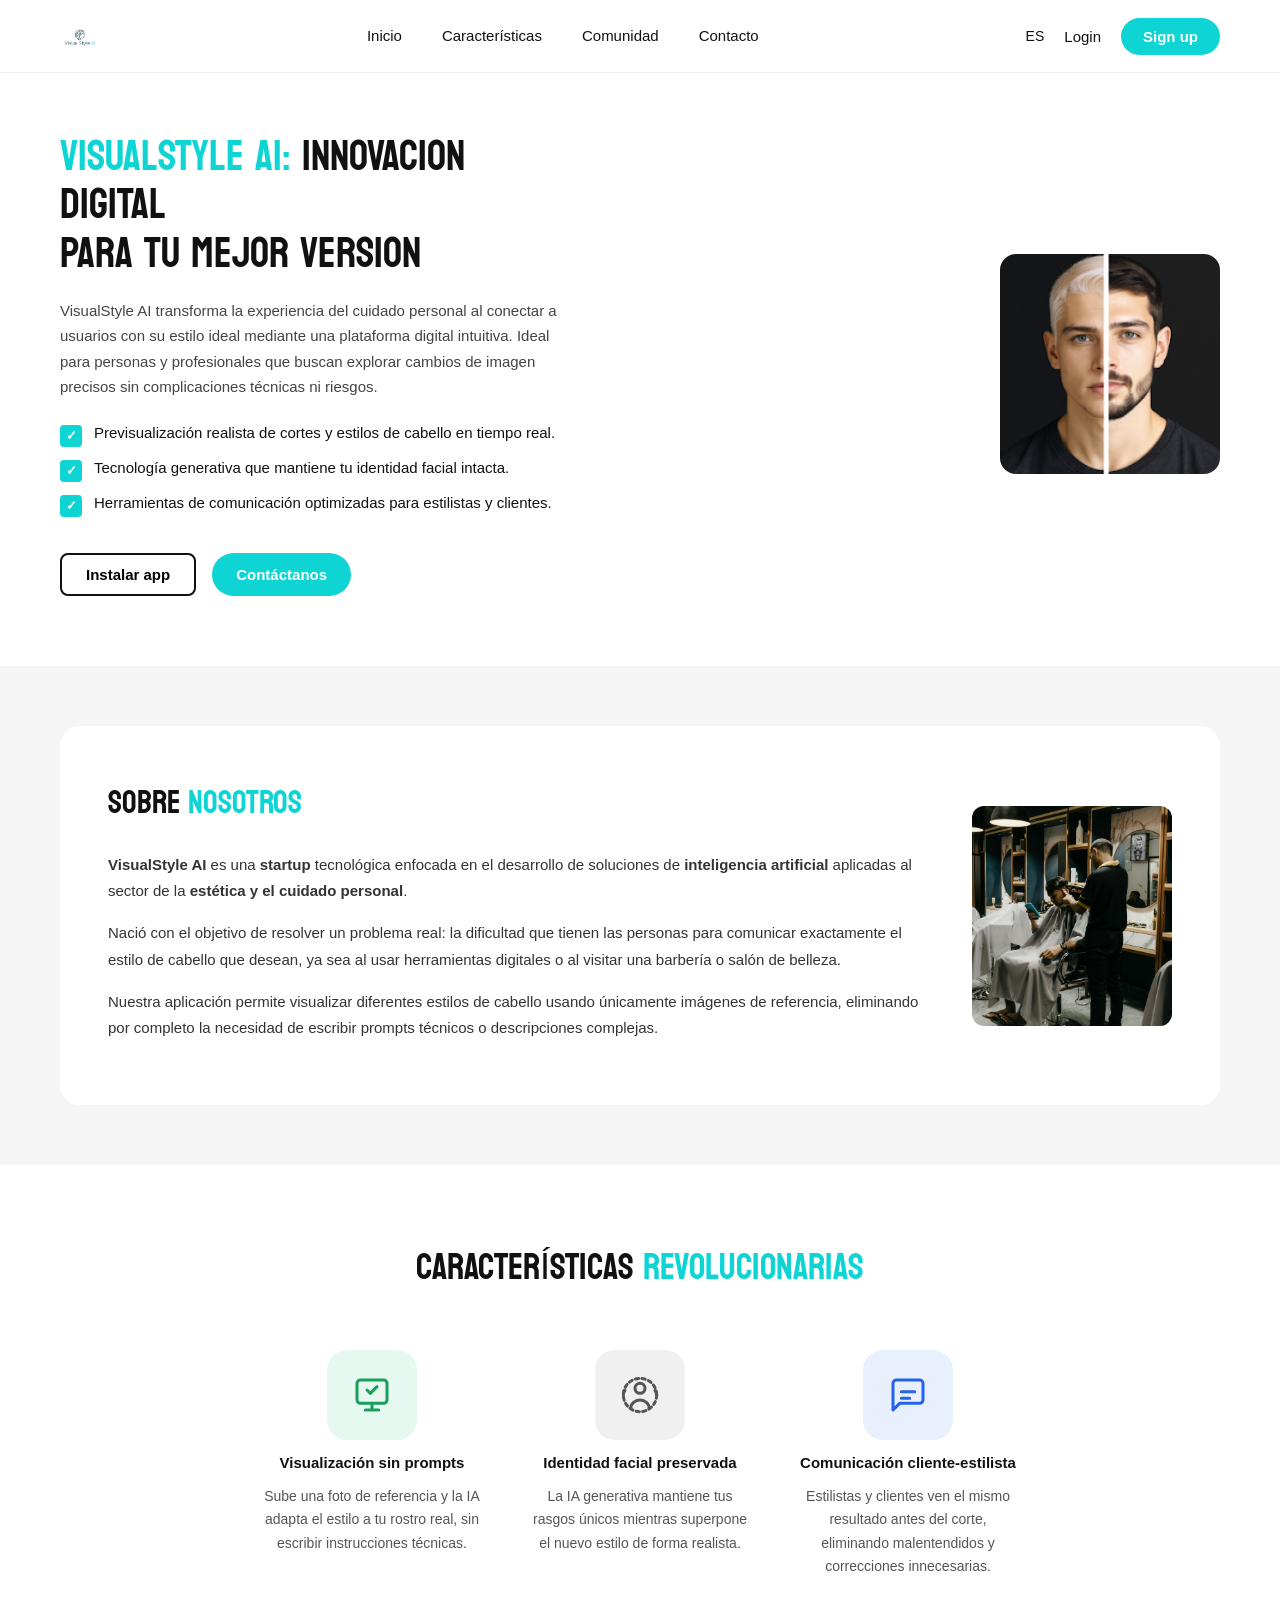
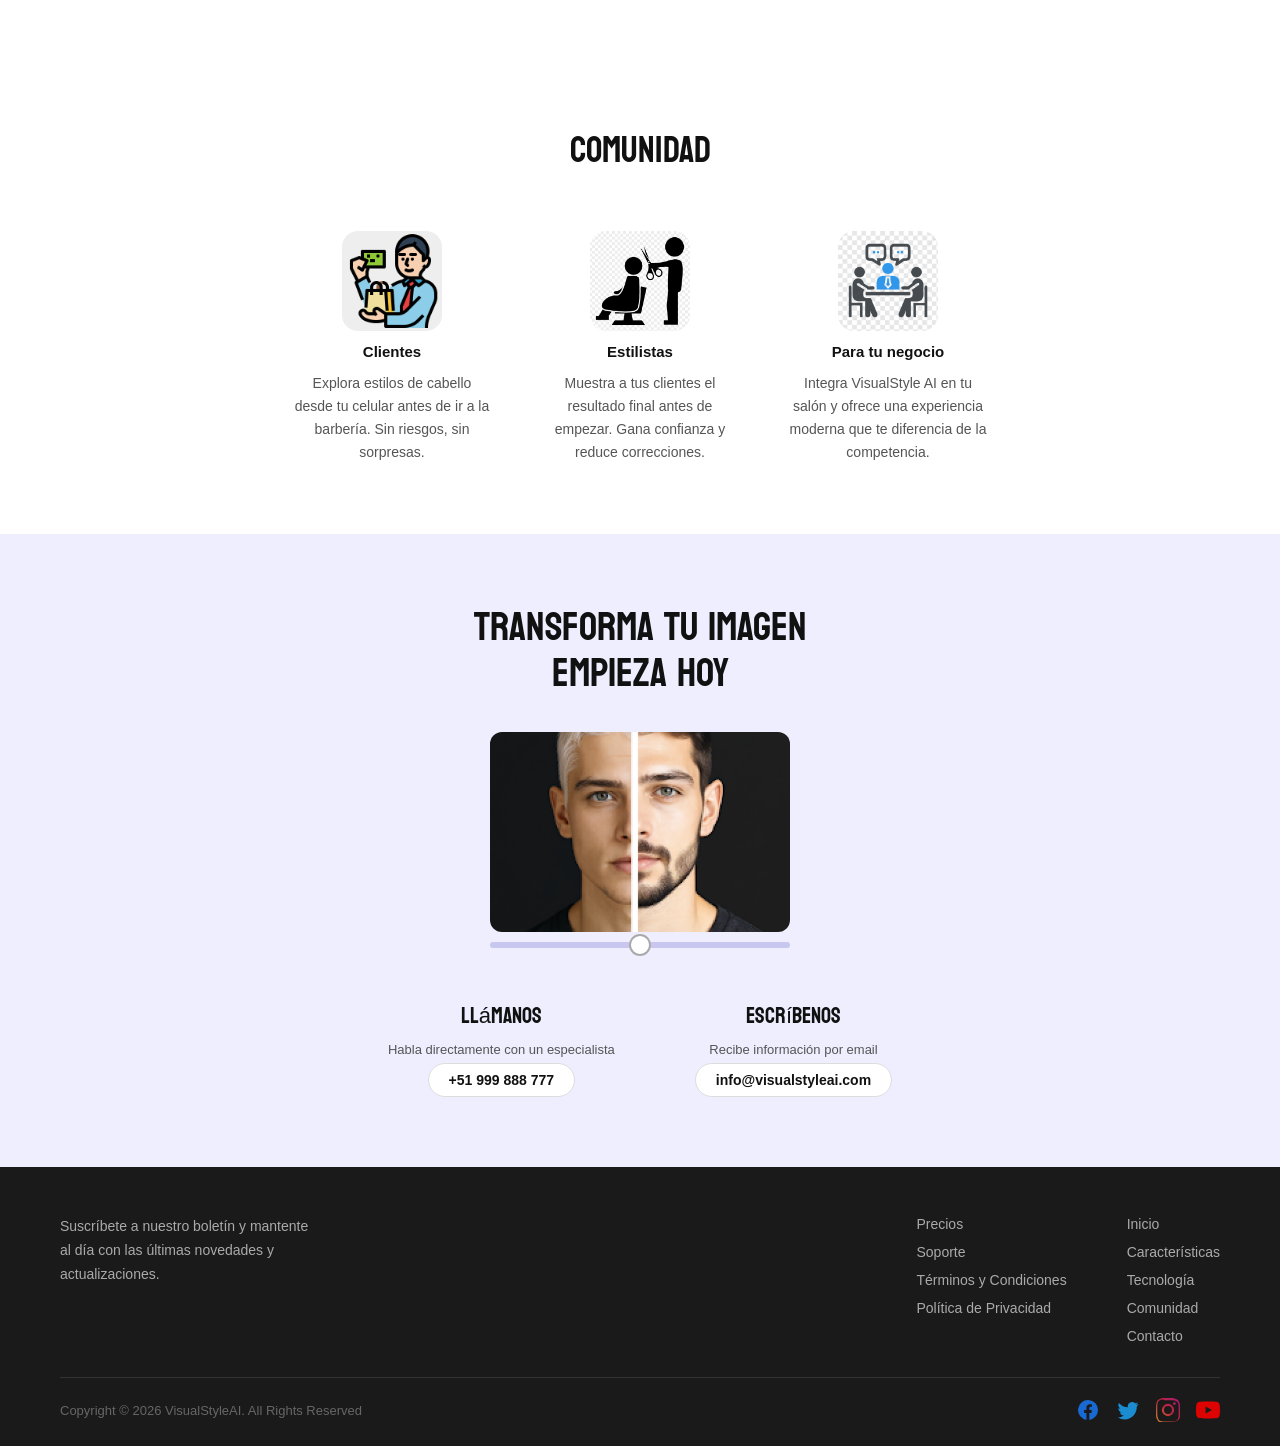
==== public/index.html @ a8e7a6c9 "feat: restructure project into public/ folder layou - Move index.html, styles.css and images/ under " ====
<!DOCTYPE html>
<html lang="es">
<head>
  <meta charset="UTF-8" />
  <meta name="viewport" content="width=device-width, initial-scale=1.0"/>
  <title>VisualStyle AI</title>
  <link rel="icon" href="favicon.ico" type="image/x-icon" />
  <link href="https://fonts.googleapis.com/css2?family=Koulen&display=swap" rel="stylesheet" />
  <link rel="stylesheet" href="assets/styles/styles.css" />
</head>
<body>

  <!-- NAVBAR -->
  <nav>
    <div class="nav-logo">
      <img src="assets/images/logo.png" alt="VisualStyle AI Logo" />
    </div>
    <ul class="nav-links">
      <li><a href="#inicio">Inicio</a></li>
      <li><a href="#caracteristicas">Características</a></li>
      <li><a href="#comunidad">Comunidad</a></li>
      <li><a href="#contacto">Contacto</a></li>
    </ul>
    <div class="nav-actions">
      <span>ES</span>
      <button class="btn-login">Login</button>
      <button class="btn-signup">Sign up</button>
    </div>
  </nav>

  <!-- HERO -->
  <section class="hero" id="inicio">
    <div class="hero-text">
      <h1><span>VisualStyle AI:</span> Innovacion digital<br>para tu mejor version</h1>
      <p>
        VisualStyle AI transforma la experiencia del cuidado personal al
        conectar a usuarios con su estilo ideal mediante una plataforma
        digital intuitiva. Ideal para personas y profesionales que buscan
        explorar cambios de imagen precisos sin complicaciones técnicas ni
        riesgos.
      </p>
      <ul class="features-list">
        <li>
          <span class="check-icon"></span>
          Previsualización realista de cortes y estilos de cabello en tiempo real.
        </li>
        <li>
          <span class="check-icon"></span>
          Tecnología generativa que mantiene tu identidad facial intacta.
        </li>
        <li>
          <span class="check-icon"></span>
          Herramientas de comunicación optimizadas para estilistas y clientes.
        </li>
      </ul>
      <div class="hero-buttons">
        <button class="btn-outline">Instalar app</button>
        <button class="btn-cyan">Contáctanos</button>
      </div>
    </div>

    <img
      class="hero-image"
      src="assets/images/imagen1.png"
      alt="Preview de cambio de estilo de cabello"
    />
  </section>

  <!-- SOBRE NOSOTROS -->
  <section class="about" id="nosotros">
    <div class="about-card">
      <div class="about-text">
        <h2>Sobre <span>nosotros</span></h2>
        <p>
          <strong>VisualStyle AI</strong> es una <strong>startup</strong> tecnológica enfocada en el desarrollo de soluciones
          de <strong>inteligencia artificial</strong> aplicadas al sector de la <strong>estética y el cuidado personal</strong>.
        </p>
        <p>
          Nació con el objetivo de resolver un problema real: la dificultad que tienen las
          personas para comunicar exactamente el estilo de cabello que desean, ya sea al
          usar herramientas digitales o al visitar una barbería o salón de belleza.
        </p>
        <p>
          Nuestra aplicación permite visualizar diferentes estilos de cabello usando
          únicamente imágenes de referencia, eliminando por completo la necesidad de
          escribir prompts técnicos o descripciones complejas.
        </p>
      </div>

      <img
        class="about-image"
        src="assets/images/imagen2.png"
        alt="Barbería con estilista atendiendo a un cliente"
      />
    </div>
  </section>

  <!-- CARACTERÍSTICAS REVOLUCIONARIAS -->
  <section class="features" id="caracteristicas">
    <h2 class="features-title">Características <span>revolucionarias</span></h2>
    <div class="features-grid">

      <div class="feature-card">
        <div class="feature-icon icon-green">
          <svg xmlns="http://www.w3.org/2000/svg" width="40" height="40" viewBox="0 0 24 24" fill="none" stroke="#1a9e5c" stroke-width="1.8" stroke-linecap="round" stroke-linejoin="round">
            <rect x="3" y="3" width="18" height="14" rx="2"/>
            <path d="M8 21h8M12 17v4"/>
            <path d="M9 9l2 2 4-4"/>
          </svg>
        </div>
        <h3>Visualización sin prompts</h3>
        <p>Sube una foto de referencia y la IA adapta el estilo a tu rostro real, sin escribir instrucciones técnicas.</p>
      </div>

      <div class="feature-card">
        <div class="feature-icon icon-gray">
          <svg xmlns="http://www.w3.org/2000/svg" width="40" height="40" viewBox="0 0 24 24" fill="none" stroke="#555" stroke-width="1.8" stroke-linecap="round" stroke-linejoin="round">
            <circle cx="12" cy="8" r="3"/>
            <path d="M6.5 20c0-3 2.5-5 5.5-5s5.5 2 5.5 5"/>
            <path d="M2 12c0-1.1.4-2 1-2.7M22 12c0-1.1-.4-2-1-2.7"/>
            <circle cx="12" cy="12" r="10" stroke-dasharray="2 2"/>
          </svg>
        </div>
        <h3>Identidad facial preservada</h3>
        <p>La IA generativa mantiene tus rasgos únicos mientras superpone el nuevo estilo de forma realista.</p>
      </div>

      <div class="feature-card">
        <div class="feature-icon icon-blue">
          <svg xmlns="http://www.w3.org/2000/svg" width="40" height="40" viewBox="0 0 24 24" fill="none" stroke="#2563eb" stroke-width="1.8" stroke-linecap="round" stroke-linejoin="round">
            <path d="M21 15a2 2 0 0 1-2 2H7l-4 4V5a2 2 0 0 1 2-2h14a2 2 0 0 1 2 2z"/>
            <path d="M8 10h8M8 14h5"/>
          </svg>
        </div>
        <h3>Comunicación cliente-estilista</h3>
        <p>Estilistas y clientes ven el mismo resultado antes del corte, eliminando malentendidos y correcciones innecesarias.</p>
      </div>

    </div>
  </section>

  <!-- COMUNIDAD -->
  <section class="community" id="comunidad">
    <h2 class="community-title">Comunidad</h2>
    <div class="community-grid">

      <div class="community-card">
        <img src="assets/images/clientes.png" alt="Clientes" class="community-img" />
        <h3>Clientes</h3>
        <p>Explora estilos de cabello desde tu celular antes de ir a la barbería. Sin riesgos, sin sorpresas.</p>
      </div>

      <div class="community-card">
        <img src="assets/images/estilista.png" alt="Estilistas" class="community-img" />
        <h3>Estilistas</h3>
        <p>Muestra a tus clientes el resultado final antes de empezar. Gana confianza y reduce correcciones.</p>
      </div>

      <div class="community-card">
        <img src="assets/images/negocio.png" alt="Para tu negocio" class="community-img" />
        <h3>Para tu negocio</h3>
        <p>Integra VisualStyle AI en tu salón y ofrece una experiencia moderna que te diferencia de la competencia.</p>
      </div>

    </div>
  </section>

  <!-- CTA -->
  <section class="cta" id="contacto">
    <h2 class="cta-title">Transforma tu imagen<br>empieza hoy</h2>

    <div class="cta-image-wrapper">
      <img src="assets/images/imagen1.png" alt="Antes y después de cambio de estilo" class="cta-img" />
      <div class="cta-slider-bar">
        <div class="cta-slider-thumb"></div>
      </div>
    </div>

    <div class="cta-contact">
      <div class="cta-contact-item">
        <h4>Llámanos</h4>
        <p>Habla directamente con un especialista</p>
        <span class="cta-badge">+51 999 888 777</span>
      </div>
      <div class="cta-contact-item">
        <h4>Escríbenos</h4>
        <p>Recibe información por email</p>
        <span class="cta-badge">info@visualstyleai.com</span>
      </div>
    </div>
  </section>

  <!-- FOOTER -->
  <footer class="footer">
    <div class="footer-inner">
      <div class="footer-left">
        <p>Suscríbete a nuestro boletín y mantente al día con las últimas novedades y actualizaciones.</p>
      </div>
      <div class="footer-links">
        <ul>
          <li><a href="#">Precios</a></li>
          <li><a href="#">Soporte</a></li>
          <li><a href="#">Términos y Condiciones</a></li>
          <li><a href="#">Política de Privacidad</a></li>
        </ul>
        <ul>
          <li><a href="#inicio">Inicio</a></li>
          <li><a href="#caracteristicas">Características</a></li>
          <li><a href="#nosotros">Tecnología</a></li>
          <li><a href="#comunidad">Comunidad</a></li>
          <li><a href="#contacto">Contacto</a></li>
        </ul>
      </div>
    </div>
    <div class="footer-bottom">
      <p>Copyright © 2026 VisualStyleAI. All Rights Reserved</p>
      <div class="footer-socials">
        <a href="#" aria-label="Facebook">
          <svg width="24" height="24" viewBox="0 0 24 24" fill="#1877f2"><path d="M22 12a10 10 0 1 0-11.56 9.88v-6.99H8.1V12h2.34V9.8c0-2.3 1.37-3.58 3.47-3.58.69 0 1.41.06 2.1.17v2.26h-1.18c-1.16 0-1.52.72-1.52 1.46V12h2.58l-.41 2.89h-2.17v6.99A10 10 0 0 0 22 12z"/></svg>
        </a>
        <a href="#" aria-label="Twitter">
          <svg width="24" height="24" viewBox="0 0 24 24" fill="#1da1f2"><path d="M22.46 6c-.77.35-1.6.58-2.46.69a4.28 4.28 0 0 0 1.88-2.37 8.56 8.56 0 0 1-2.72 1.04 4.27 4.27 0 0 0-7.28 3.9A12.12 12.12 0 0 1 3 4.92a4.27 4.27 0 0 0 1.32 5.7 4.24 4.24 0 0 1-1.93-.53v.05a4.27 4.27 0 0 0 3.42 4.18 4.3 4.3 0 0 1-1.93.07 4.27 4.27 0 0 0 3.99 2.97A8.57 8.57 0 0 1 2 19.54a12.1 12.1 0 0 0 6.56 1.92c7.88 0 12.19-6.53 12.19-12.19l-.01-.55A8.68 8.68 0 0 0 22.46 6z"/></svg>
        </a>
        <a href="#" aria-label="Instagram">
          <svg width="24" height="24" viewBox="0 0 24 24" fill="url(#ig)"><defs><linearGradient id="ig" x1="0" y1="1" x2="1" y2="0"><stop offset="0%" stop-color="#f09433"/><stop offset="25%" stop-color="#e6683c"/><stop offset="50%" stop-color="#dc2743"/><stop offset="75%" stop-color="#cc2366"/><stop offset="100%" stop-color="#bc1888"/></linearGradient></defs><path d="M12 2.163c3.2 0 3.584.012 4.85.07 1.17.054 1.97.24 2.43.403a4.92 4.92 0 0 1 1.772 1.153 4.9 4.9 0 0 1 1.153 1.772c.163.46.35 1.26.403 2.43.058 1.266.07 1.65.07 4.85s-.012 3.584-.07 4.85c-.054 1.17-.24 1.97-.403 2.43a4.9 4.9 0 0 1-1.153 1.772 4.92 4.92 0 0 1-1.772 1.153c-.46.163-1.26.35-2.43.403-1.266.058-1.65.07-4.85.07s-3.584-.012-4.85-.07c-1.17-.054-1.97-.24-2.43-.403a4.92 4.92 0 0 1-1.772-1.153A4.9 4.9 0 0 1 1.767 19.28c-.163-.46-.35-1.26-.403-2.43C1.306 15.584 1.294 15.2 1.294 12s.012-3.584.07-4.85c.054-1.17.24-1.97.403-2.43A4.9 4.9 0 0 1 2.92 2.948 4.92 4.92 0 0 1 4.693 1.795c.46-.163 1.26-.35 2.43-.403C8.416 2.175 8.8 2.163 12 2.163zm0-2.163C8.74 0 8.332.013 7.052.072 5.775.131 4.902.333 4.14.63a7.07 7.07 0 0 0-2.56 1.667A7.07 7.07 0 0 0 .63 4.857C.333 5.619.131 6.492.072 7.769.013 9.049 0 9.457 0 12.716c0 3.26.013 3.667.072 4.947.059 1.277.261 2.15.558 2.913a7.07 7.07 0 0 0 1.667 2.56 7.07 7.07 0 0 0 2.56 1.667c.763.297 1.636.499 2.913.558C8.332 23.987 8.74 24 12 24s3.668-.013 4.948-.072c1.277-.059 2.15-.261 2.913-.558a7.07 7.07 0 0 0 2.56-1.667 7.07 7.07 0 0 0 1.667-2.56c.297-.763.499-1.636.558-2.913C23.987 15.95 24 15.542 24 12.283c0-3.26-.013-3.667-.072-4.947-.059-1.277-.261-2.15-.558-2.913a7.07 7.07 0 0 0-1.667-2.56A7.07 7.07 0 0 0 19.143.63C18.38.333 17.507.131 16.23.072 14.95.013 14.543 0 12.283 0H12zm0 5.838a6.162 6.162 0 1 0 0 12.324 6.162 6.162 0 0 0 0-12.324zM12 16a4 4 0 1 1 0-8 4 4 0 0 1 0 8zm6.406-11.845a1.44 1.44 0 1 0 0 2.88 1.44 1.44 0 0 0 0-2.88z"/></svg>
        </a>
        <a href="#" aria-label="YouTube">
          <svg width="24" height="24" viewBox="0 0 24 24" fill="#ff0000"><path d="M23.5 6.19a3.02 3.02 0 0 0-2.12-2.14C19.54 3.6 12 3.6 12 3.6s-7.54 0-9.38.45A3.02 3.02 0 0 0 .5 6.19C.06 8.04 0 12 0 12s.06 3.96.5 5.81a3.02 3.02 0 0 0 2.12 2.14C4.46 20.4 12 20.4 12 20.4s7.54 0 9.38-.45a3.02 3.02 0 0 0 2.12-2.14C23.94 15.96 24 12 24 12s-.06-3.96-.5-5.81zM9.6 15.6V8.4l6.4 3.6-6.4 3.6z"/></svg>
        </a>
      </div>
    </div>
  </footer>

  <script src="assets/scripts/main.js"></script>
</body>
</html>
---- public/assets/styles/styles.css ----
* { margin: 0; padding: 0; box-sizing: border-box; }

body {
  font-family: 'Segoe UI', sans-serif;
  color: #111;
  background: #fff;
}

/* ── NAVBAR ── */
nav {
  display: flex;
  align-items: center;
  justify-content: space-between;
  padding: 16px 60px;
  border-bottom: 1px solid #eee;
}

.nav-logo {
  display: flex;
  align-items: center;
  gap: 8px;
}

.nav-logo img {
  width: 40px;
  height: 40px;
  object-fit: contain;
}

.nav-links {
  display: flex;
  gap: 40px;
  list-style: none;
}

.nav-links a {
  text-decoration: none;
  color: #111;
  font-size: 15px;
}

.nav-actions {
  display: flex;
  align-items: center;
  gap: 20px;
}

.nav-actions span {
  font-size: 14px;
  color: #111;
  cursor: pointer;
}

.btn-login {
  background: none;
  border: none;
  font-size: 15px;
  cursor: pointer;
  color: #111;
}

.btn-signup {
  background: #0fd4d4;
  color: #fff;
  border: none;
  padding: 10px 22px;
  border-radius: 24px;
  font-size: 15px;
  font-weight: 600;
  cursor: pointer;
}

/* ── HERO ── */
.hero {
  display: flex;
  align-items: center;
  justify-content: space-between;
  padding: 60px 60px 70px;
  gap: 40px;
}

.hero-text {
  max-width: 520px;
}

.hero-text h1 {
  font-family: 'Koulen', sans-serif;
  font-size: 42px;
  font-weight: 400;
  line-height: 1.15;
  text-transform: uppercase;
  margin-bottom: 20px;
}

.hero-text h1 span {
  color: #0fd4d4;
}

.hero-text p {
  font-size: 15px;
  color: #444;
  line-height: 1.7;
  margin-bottom: 24px;
}

.features-list {
  list-style: none;
  margin-bottom: 36px;
}

.features-list li {
  display: flex;
  align-items: flex-start;
  gap: 12px;
  font-size: 15px;
  color: #111;
  margin-bottom: 12px;
}

.check-icon {
  width: 22px;
  height: 22px;
  background: #0fd4d4;
  border-radius: 4px;
  display: flex;
  align-items: center;
  justify-content: center;
  flex-shrink: 0;
  margin-top: 1px;
}

.check-icon::after {
  content: '✓';
  color: #fff;
  font-size: 13px;
  font-weight: 700;
}

.hero-buttons {
  display: flex;
  gap: 16px;
}

.btn-outline {
  background: #fff;
  border: 2px solid #111;
  padding: 11px 24px;
  border-radius: 8px;
  font-size: 15px;
  font-weight: 600;
  cursor: pointer;
}

.btn-cyan {
  background: #0fd4d4;
  color: #fff;
  border: none;
  padding: 11px 24px;
  border-radius: 24px;
  font-size: 15px;
  font-weight: 600;
  cursor: pointer;
}

.hero-image {
  width: 220px;
  height: 220px;
  border-radius: 16px;
  object-fit: cover;
  flex-shrink: 0;
  background: #e0e0e0;
}

/* ── SOBRE NOSOTROS ── */
.about {
  background: #f5f5f5;
  padding: 60px;
}

.about-card {
  background: #fff;
  border-radius: 20px;
  padding: 48px;
  display: flex;
  align-items: center;
  gap: 48px;
}

.about-text {
  flex: 1;
}

.about-text h2 {
  font-family: 'Koulen', sans-serif;
  font-size: 32px;
  font-weight: 400;
  text-transform: uppercase;
  margin-bottom: 20px;
}

.about-text h2 span {
  color: #0fd4d4;
}

.about-text p {
  font-size: 15px;
  color: #333;
  line-height: 1.75;
  margin-bottom: 16px;
}

.about-text strong {
  font-weight: 700;
}

.about-image {
  width: 200px;
  height: 220px;
  border-radius: 12px;
  object-fit: cover;
  flex-shrink: 0;
  background: #ccc;
}

/* ── CARACTERÍSTICAS REVOLUCIONARIAS ── */
.features {
  padding: 70px 60px;
  text-align: center;
  background: #fff;
}

.features-title {
  font-family: 'Koulen', sans-serif;
  font-size: 36px;
  font-weight: 400;
  text-transform: uppercase;
  margin-bottom: 50px;
  color: #111;
}

.features-title span {
  color: #0fd4d4;
}

.features-grid {
  display: flex;
  justify-content: center;
  gap: 48px;
  flex-wrap: wrap;
}

.feature-card {
  max-width: 220px;
  display: flex;
  flex-direction: column;
  align-items: center;
  gap: 14px;
}

.feature-icon {
  width: 90px;
  height: 90px;
  border-radius: 20px;
  display: flex;
  align-items: center;
  justify-content: center;
}

.icon-green { background: #e6f9f0; }
.icon-gray  { background: #f0f0f0; }
.icon-blue  { background: #e8f0fe; }

.feature-card h3 {
  font-size: 15px;
  font-weight: 700;
  color: #111;
}

.feature-card p {
  font-size: 14px;
  color: #555;
  line-height: 1.65;
  text-align: center;
}

/* ── COMUNIDAD ── */
.community {
  padding: 70px 60px;
  background: #fff;
  text-align: center;
}

.community-title {
  font-family: 'Koulen', sans-serif;
  font-size: 36px;
  font-weight: 400;
  text-transform: uppercase;
  margin-bottom: 48px;
  color: #111;
}

.community-grid {
  display: flex;
  justify-content: center;
  gap: 48px;
  flex-wrap: wrap;
}

.community-card {
  max-width: 200px;
  display: flex;
  flex-direction: column;
  align-items: center;
  gap: 12px;
}

.community-img {
  width: 100px;
  height: 100px;
  object-fit: cover;
  border-radius: 16px;
  background: #eee;
}

.community-card h3 {
  font-size: 15px;
  font-weight: 700;
  color: #111;
}

.community-card p {
  font-size: 14px;
  color: #555;
  line-height: 1.65;
  text-align: center;
}

/* ── CTA ── */
.cta {
  background: #eeeeff;
  padding: 70px 60px;
  text-align: center;
}

.cta-title {
  font-family: 'Koulen', sans-serif;
  font-size: 40px;
  font-weight: 400;
  text-transform: uppercase;
  color: #111;
  margin-bottom: 36px;
  line-height: 1.15;
}

.cta-image-wrapper {
  display: flex;
  flex-direction: column;
  align-items: center;
  gap: 0;
  margin-bottom: 48px;
}

.cta-img {
  width: 300px;
  height: 200px;
  object-fit: cover;
  border-radius: 12px;
  background: #ccc;
  display: block;
}

.cta-slider-bar {
  width: 300px;
  height: 6px;
  background: #c7c7f0;
  border-radius: 3px;
  position: relative;
  margin-top: 10px;
}

.cta-slider-thumb {
  width: 22px;
  height: 22px;
  background: #fff;
  border: 2px solid #aaa;
  border-radius: 50%;
  position: absolute;
  top: 50%;
  left: 50%;
  transform: translate(-50%, -50%);
  cursor: grab;
  transition: border-color 0.2s;
}

.cta-slider-thumb:active {
  cursor: grabbing;
  border-color: #0fd4d4;
}

.cta-contact {
  display: flex;
  justify-content: center;
  gap: 80px;
  flex-wrap: wrap;
}

.cta-contact-item {
  display: flex;
  flex-direction: column;
  align-items: center;
  gap: 6px;
}

.cta-contact-item h4 {
  font-family: 'Koulen', sans-serif;
  font-size: 22px;
  font-weight: 400;
  color: #111;
}

.cta-contact-item p {
  font-size: 13px;
  color: #555;
}

.cta-badge {
  background: #fff;
  border: 1px solid #ddd;
  border-radius: 20px;
  padding: 8px 20px;
  font-size: 14px;
  font-weight: 600;
  color: #111;
}

/* ── FOOTER ── */
.footer {
  background: #1a1a1a;
  color: #ccc;
  padding: 48px 60px 24px;
}

.footer-inner {
  display: flex;
  justify-content: space-between;
  gap: 40px;
  flex-wrap: wrap;
  margin-bottom: 32px;
}

.footer-left {
  max-width: 260px;
}

.footer-left p {
  font-size: 14px;
  line-height: 1.7;
  color: #aaa;
}

.footer-links {
  display: flex;
  gap: 60px;
}

.footer-links ul {
  list-style: none;
  display: flex;
  flex-direction: column;
  gap: 10px;
}

.footer-links a {
  text-decoration: none;
  color: #aaa;
  font-size: 14px;
}

.footer-links a:hover {
  color: #fff;
}

.footer-bottom {
  border-top: 1px solid #333;
  padding-top: 20px;
  display: flex;
  justify-content: space-between;
  align-items: center;
  flex-wrap: wrap;
  gap: 16px;
}

.footer-bottom p {
  font-size: 13px;
  color: #666;
}

.footer-socials {
  display: flex;
  gap: 16px;
  align-items: center;
}

.footer-socials a {
  display: flex;
  align-items: center;
  opacity: 0.85;
  transition: opacity 0.2s;
}

.footer-socials a:hover {
  opacity: 1;
}

/* ── RESPONSIVE ── */
@media (max-width: 768px) {
  nav {
    flex-wrap: wrap;
    padding: 16px 24px;
    gap: 12px;
  }

  .nav-links {
    gap: 20px;
  }

  .hero {
    flex-direction: column;
    padding: 40px 24px;
    text-align: center;
  }

  .hero-text {
    max-width: 100%;
  }

  .features-list li {
    text-align: left;
  }

  .hero-buttons {
    justify-content: center;
  }

  .about {
    padding: 40px 24px;
  }

  .about-card {
    flex-direction: column;
    padding: 32px 24px;
  }

  .features, .community, .cta {
    padding: 50px 24px;
  }

  .footer {
    padding: 40px 24px 20px;
  }

  .footer-links {
    gap: 32px;
  }
}
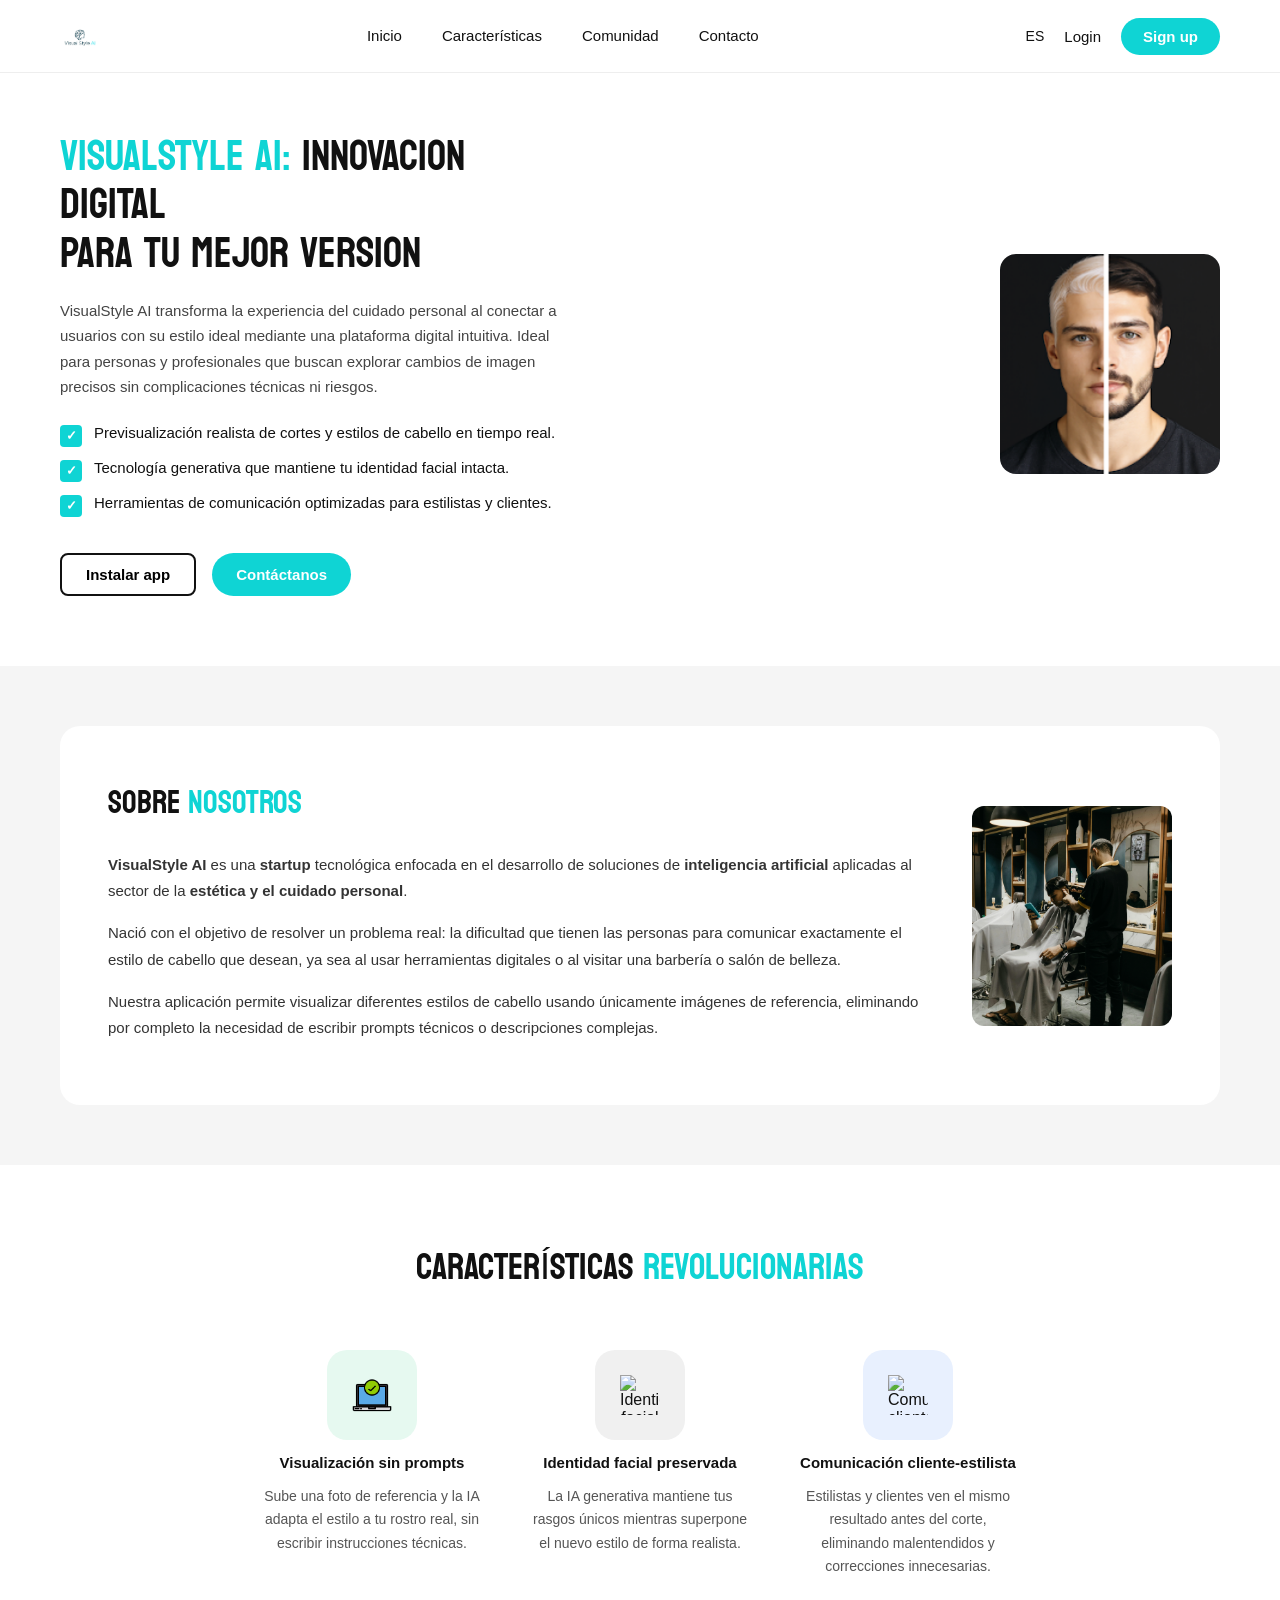
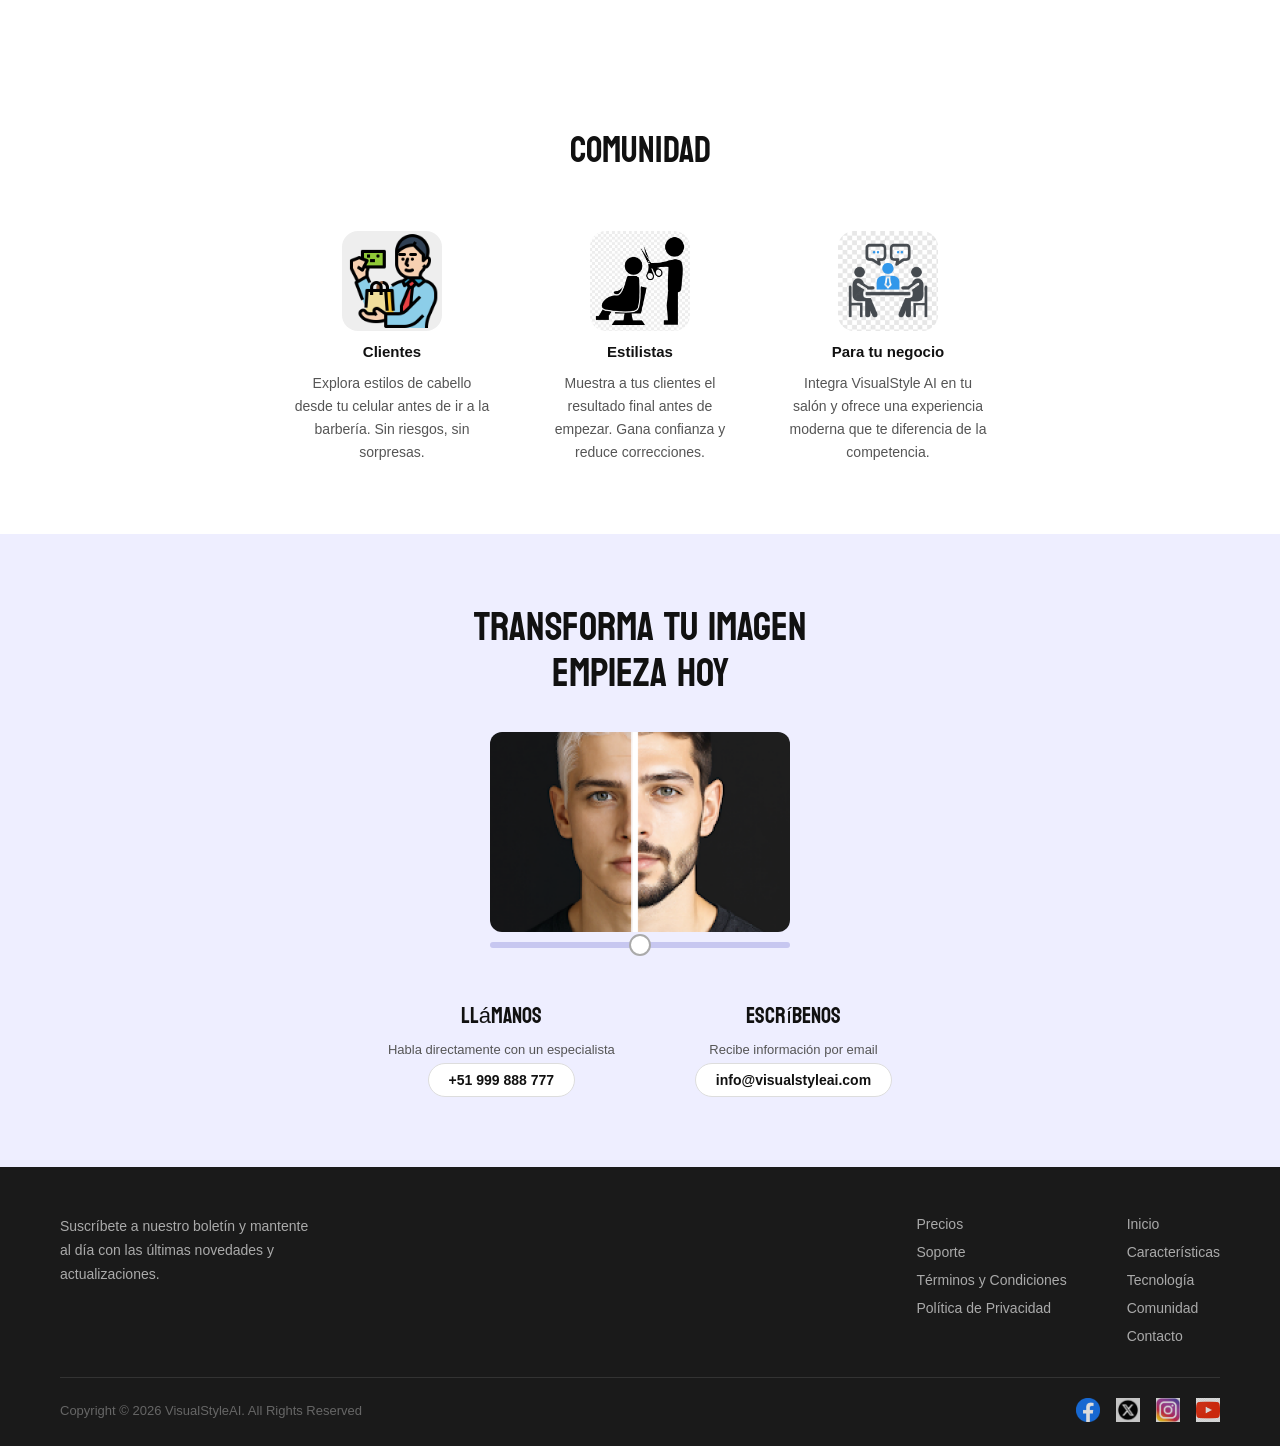
==== commit d07b7b68: "refactor: replace SVG icons with PNG images" ====
--- a/public/index.html
+++ b/public/index.html
@@ -102,11 +102,7 @@
 
       <div class="feature-card">
         <div class="feature-icon icon-green">
-          <svg xmlns="http://www.w3.org/2000/svg" width="40" height="40" viewBox="0 0 24 24" fill="none" stroke="#1a9e5c" stroke-width="1.8" stroke-linecap="round" stroke-linejoin="round">
-            <rect x="3" y="3" width="18" height="14" rx="2"/>
-            <path d="M8 21h8M12 17v4"/>
-            <path d="M9 9l2 2 4-4"/>
-          </svg>
+          <img src="assets/images/photoprompt.png" alt="Visualización sin prompts" width="40" height="40" />
         </div>
         <h3>Visualización sin prompts</h3>
         <p>Sube una foto de referencia y la IA adapta el estilo a tu rostro real, sin escribir instrucciones técnicas.</p>
@@ -114,12 +110,7 @@
 
       <div class="feature-card">
         <div class="feature-icon icon-gray">
-          <svg xmlns="http://www.w3.org/2000/svg" width="40" height="40" viewBox="0 0 24 24" fill="none" stroke="#555" stroke-width="1.8" stroke-linecap="round" stroke-linejoin="round">
-            <circle cx="12" cy="8" r="3"/>
-            <path d="M6.5 20c0-3 2.5-5 5.5-5s5.5 2 5.5 5"/>
-            <path d="M2 12c0-1.1.4-2 1-2.7M22 12c0-1.1-.4-2-1-2.7"/>
-            <circle cx="12" cy="12" r="10" stroke-dasharray="2 2"/>
-          </svg>
+          <img src="assets/images/photoperson.png" alt="Identidad facial" width="40" height="40" />
         </div>
         <h3>Identidad facial preservada</h3>
         <p>La IA generativa mantiene tus rasgos únicos mientras superpone el nuevo estilo de forma realista.</p>
@@ -127,10 +118,7 @@
 
       <div class="feature-card">
         <div class="feature-icon icon-blue">
-          <svg xmlns="http://www.w3.org/2000/svg" width="40" height="40" viewBox="0 0 24 24" fill="none" stroke="#2563eb" stroke-width="1.8" stroke-linecap="round" stroke-linejoin="round">
-            <path d="M21 15a2 2 0 0 1-2 2H7l-4 4V5a2 2 0 0 1 2-2h14a2 2 0 0 1 2 2z"/>
-            <path d="M8 10h8M8 14h5"/>
-          </svg>
+          <img src="assets/images/messageicon.png" alt="Comunicación cliente-estilista" width="40" height="40" />
         </div>
         <h3>Comunicación cliente-estilista</h3>
         <p>Estilistas y clientes ven el mismo resultado antes del corte, eliminando malentendidos y correcciones innecesarias.</p>
@@ -216,16 +204,16 @@
       <p>Copyright © 2026 VisualStyleAI. All Rights Reserved</p>
       <div class="footer-socials">
         <a href="#" aria-label="Facebook">
-          <svg width="24" height="24" viewBox="0 0 24 24" fill="#1877f2"><path d="M22 12a10 10 0 1 0-11.56 9.88v-6.99H8.1V12h2.34V9.8c0-2.3 1.37-3.58 3.47-3.58.69 0 1.41.06 2.1.17v2.26h-1.18c-1.16 0-1.52.72-1.52 1.46V12h2.58l-.41 2.89h-2.17v6.99A10 10 0 0 0 22 12z"/></svg>
+          <img src="assets/images/Facebooklogo.png" alt="Facebook" width="24" height="24" />
         </a>
         <a href="#" aria-label="Twitter">
-          <svg width="24" height="24" viewBox="0 0 24 24" fill="#1da1f2"><path d="M22.46 6c-.77.35-1.6.58-2.46.69a4.28 4.28 0 0 0 1.88-2.37 8.56 8.56 0 0 1-2.72 1.04 4.27 4.27 0 0 0-7.28 3.9A12.12 12.12 0 0 1 3 4.92a4.27 4.27 0 0 0 1.32 5.7 4.24 4.24 0 0 1-1.93-.53v.05a4.27 4.27 0 0 0 3.42 4.18 4.3 4.3 0 0 1-1.93.07 4.27 4.27 0 0 0 3.99 2.97A8.57 8.57 0 0 1 2 19.54a12.1 12.1 0 0 0 6.56 1.92c7.88 0 12.19-6.53 12.19-12.19l-.01-.55A8.68 8.68 0 0 0 22.46 6z"/></svg>
+          <img src="assets/images/xlogo.jpg" alt="X" width="24" height="24" />
         </a>
         <a href="#" aria-label="Instagram">
-          <svg width="24" height="24" viewBox="0 0 24 24" fill="url(#ig)"><defs><linearGradient id="ig" x1="0" y1="1" x2="1" y2="0"><stop offset="0%" stop-color="#f09433"/><stop offset="25%" stop-color="#e6683c"/><stop offset="50%" stop-color="#dc2743"/><stop offset="75%" stop-color="#cc2366"/><stop offset="100%" stop-color="#bc1888"/></linearGradient></defs><path d="M12 2.163c3.2 0 3.584.012 4.85.07 1.17.054 1.97.24 2.43.403a4.92 4.92 0 0 1 1.772 1.153 4.9 4.9 0 0 1 1.153 1.772c.163.46.35 1.26.403 2.43.058 1.266.07 1.65.07 4.85s-.012 3.584-.07 4.85c-.054 1.17-.24 1.97-.403 2.43a4.9 4.9 0 0 1-1.153 1.772 4.92 4.92 0 0 1-1.772 1.153c-.46.163-1.26.35-2.43.403-1.266.058-1.65.07-4.85.07s-3.584-.012-4.85-.07c-1.17-.054-1.97-.24-2.43-.403a4.92 4.92 0 0 1-1.772-1.153A4.9 4.9 0 0 1 1.767 19.28c-.163-.46-.35-1.26-.403-2.43C1.306 15.584 1.294 15.2 1.294 12s.012-3.584.07-4.85c.054-1.17.24-1.97.403-2.43A4.9 4.9 0 0 1 2.92 2.948 4.92 4.92 0 0 1 4.693 1.795c.46-.163 1.26-.35 2.43-.403C8.416 2.175 8.8 2.163 12 2.163zm0-2.163C8.74 0 8.332.013 7.052.072 5.775.131 4.902.333 4.14.63a7.07 7.07 0 0 0-2.56 1.667A7.07 7.07 0 0 0 .63 4.857C.333 5.619.131 6.492.072 7.769.013 9.049 0 9.457 0 12.716c0 3.26.013 3.667.072 4.947.059 1.277.261 2.15.558 2.913a7.07 7.07 0 0 0 1.667 2.56 7.07 7.07 0 0 0 2.56 1.667c.763.297 1.636.499 2.913.558C8.332 23.987 8.74 24 12 24s3.668-.013 4.948-.072c1.277-.059 2.15-.261 2.913-.558a7.07 7.07 0 0 0 2.56-1.667 7.07 7.07 0 0 0 1.667-2.56c.297-.763.499-1.636.558-2.913C23.987 15.95 24 15.542 24 12.283c0-3.26-.013-3.667-.072-4.947-.059-1.277-.261-2.15-.558-2.913a7.07 7.07 0 0 0-1.667-2.56A7.07 7.07 0 0 0 19.143.63C18.38.333 17.507.131 16.23.072 14.95.013 14.543 0 12.283 0H12zm0 5.838a6.162 6.162 0 1 0 0 12.324 6.162 6.162 0 0 0 0-12.324zM12 16a4 4 0 1 1 0-8 4 4 0 0 1 0 8zm6.406-11.845a1.44 1.44 0 1 0 0 2.88 1.44 1.44 0 0 0 0-2.88z"/></svg>
+          <img src="assets/images/iglogo.jpg" alt="Instagram" width="24" height="24" />
         </a>
         <a href="#" aria-label="YouTube">
-          <svg width="24" height="24" viewBox="0 0 24 24" fill="#ff0000"><path d="M23.5 6.19a3.02 3.02 0 0 0-2.12-2.14C19.54 3.6 12 3.6 12 3.6s-7.54 0-9.38.45A3.02 3.02 0 0 0 .5 6.19C.06 8.04 0 12 0 12s.06 3.96.5 5.81a3.02 3.02 0 0 0 2.12 2.14C4.46 20.4 12 20.4 12 20.4s7.54 0 9.38-.45a3.02 3.02 0 0 0 2.12-2.14C23.94 15.96 24 12 24 12s-.06-3.96-.5-5.81zM9.6 15.6V8.4l6.4 3.6-6.4 3.6z"/></svg>
+          <img src="assets/images/logoyt.png" alt="YouTube" width="24" height="24" />
         </a>
       </div>
     </div>
